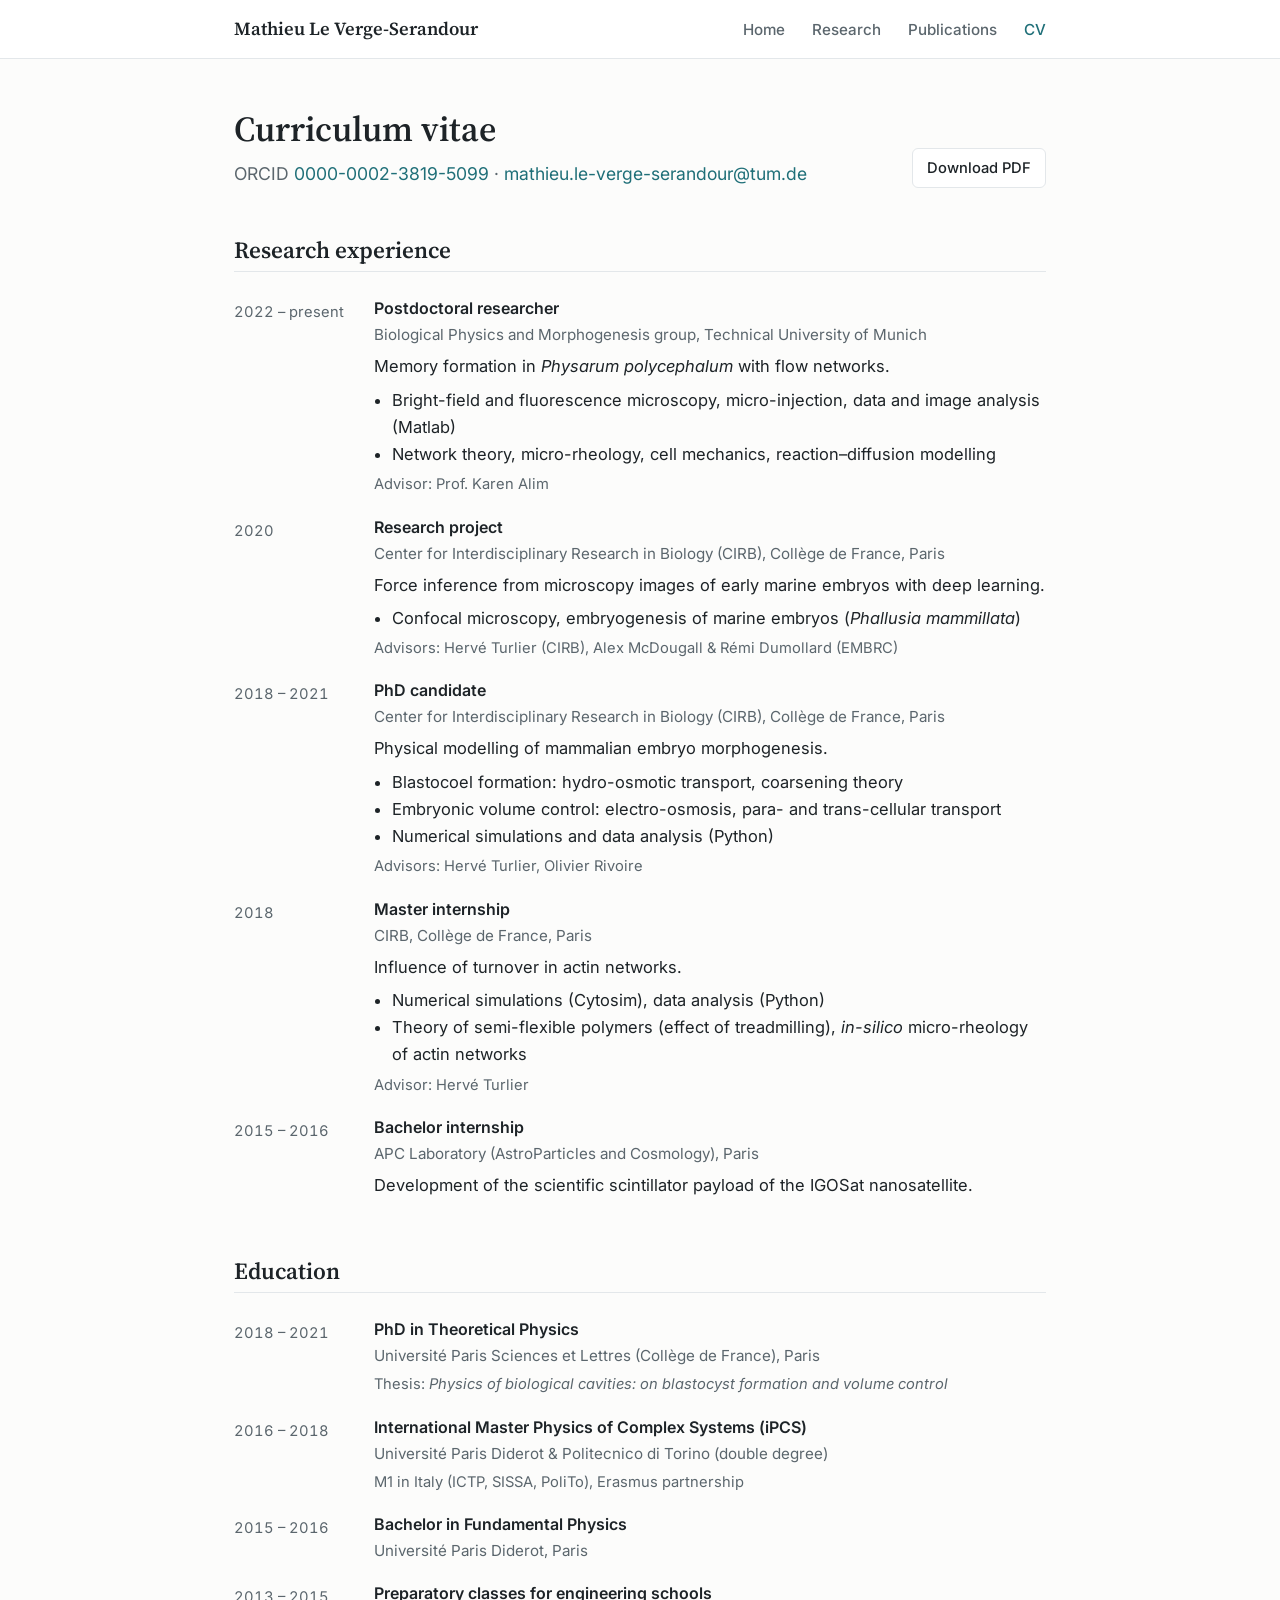
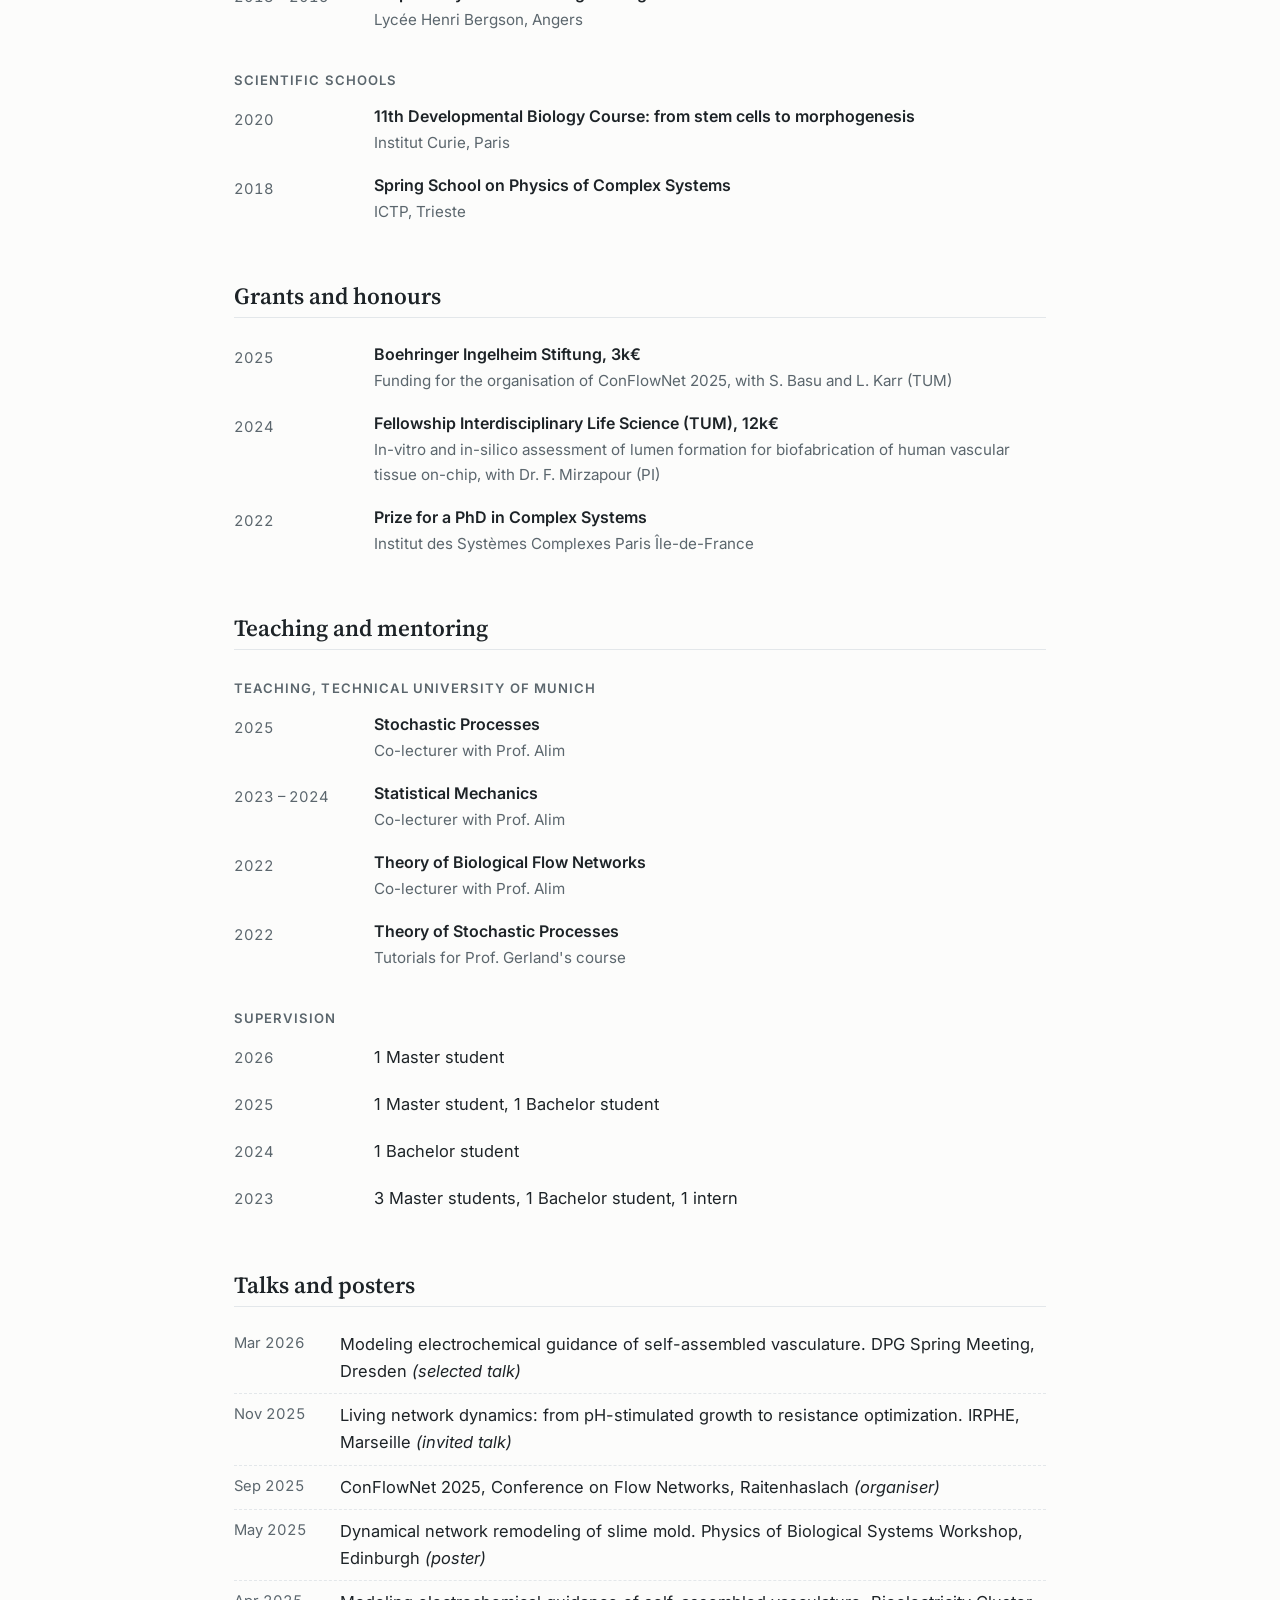
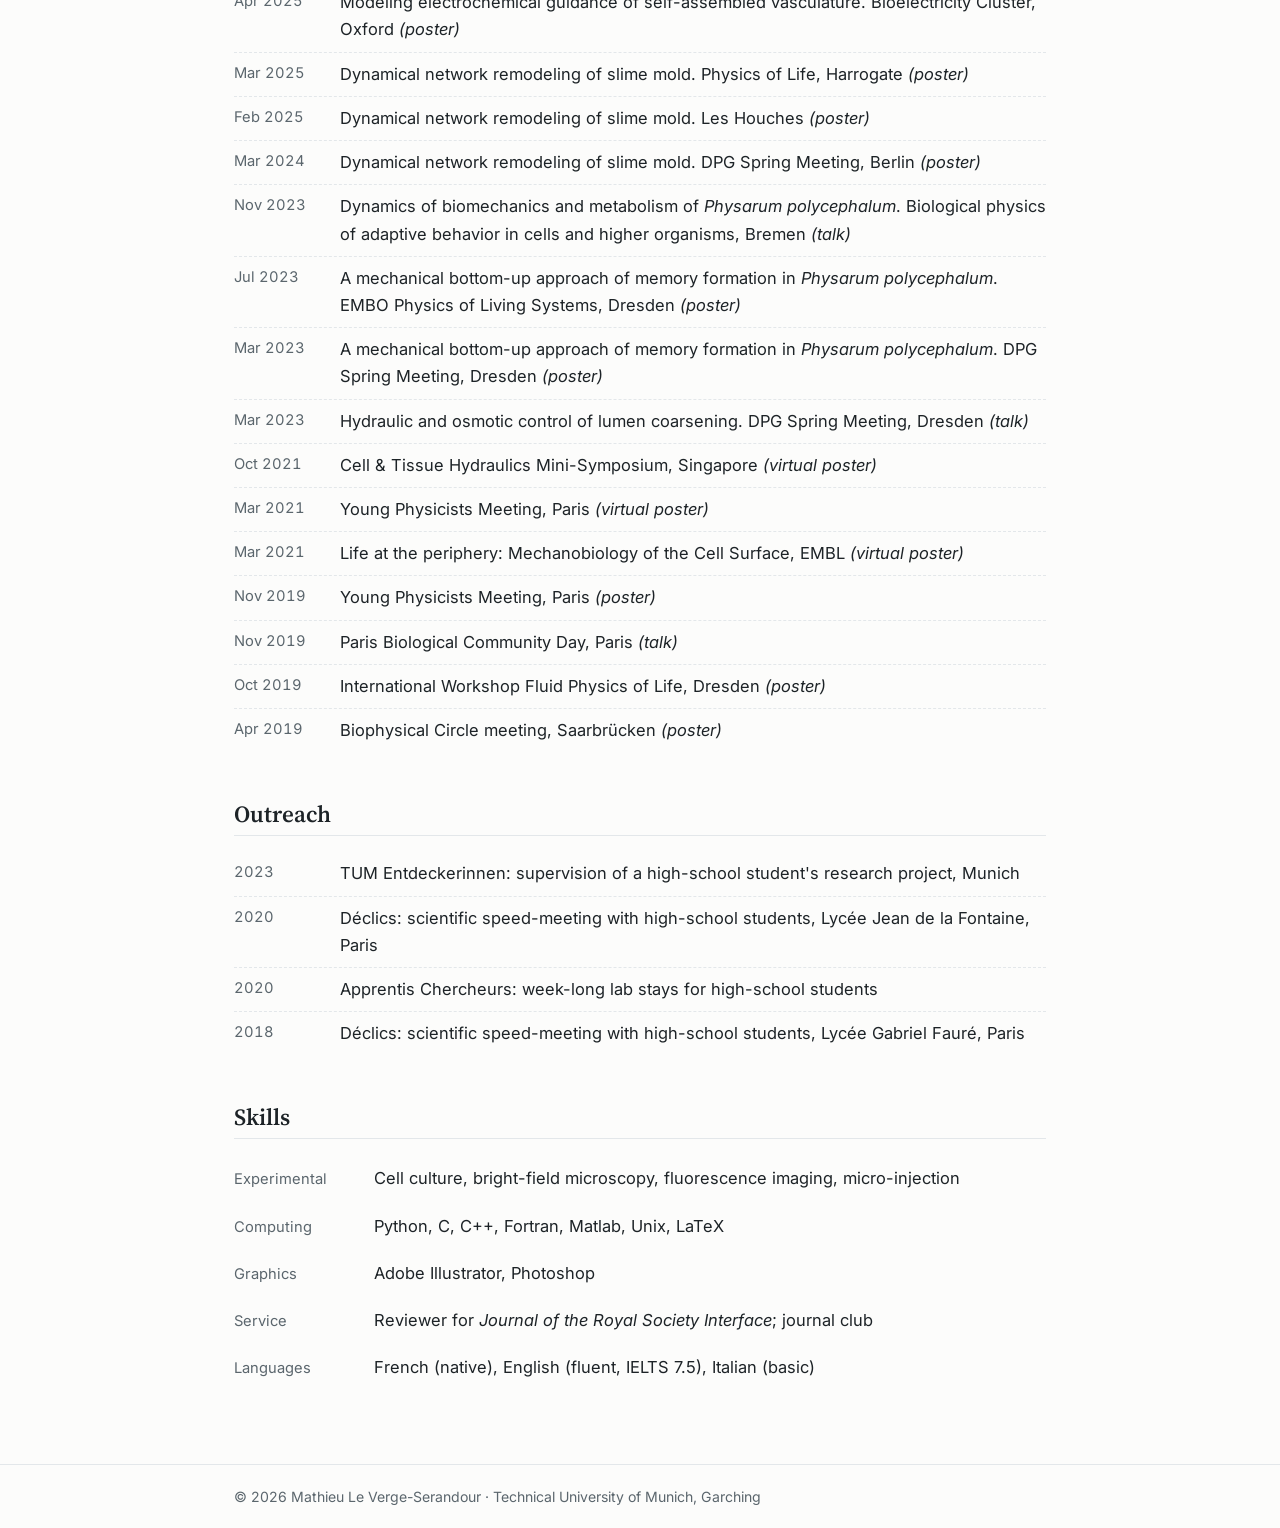
==== cv.html @ 62debf0b "First commit" ====
<!DOCTYPE html>
<html lang="en">
<head>
  <meta charset="utf-8">
  <meta name="viewport" content="width=device-width, initial-scale=1">
  <title>CV · Mathieu Le Verge-Serandour</title>
  <link rel="stylesheet" href="style.css">
</head>
<body>
  <header class="site">
    <div class="inner">
      <a class="brand" href="index.html">Mathieu Le Verge-Serandour</a>
      <nav>
        <a href="index.html">Home</a>
        <a href="research.html">Research</a>
        <a href="publications.html">Publications</a>
        <a href="cv.html" class="active">CV</a>
      </nav>
    </div>
  </header>

  <main>
    <div class="cv-top">
      <div>
        <h1>Curriculum vitae</h1>
        <p class="lead" style="margin:0">ORCID <a href="https://orcid.org/0000-0002-3819-5099">0000-0002-3819-5099</a> · <a href="mailto:mathieu.le-verge-serandour@tum.de">mathieu.le-verge-serandour@tum.de</a></p>
      </div>
      <!-- Put your compiled CV next to this file as cv.pdf -->
      <a class="btn no-print" href="cv.pdf">Download PDF</a>
    </div>

    <h2>Research experience</h2>
    <div class="cv-entry">
      <div class="when">2022 – present</div>
      <div class="what">
        <h3>Postdoctoral researcher</h3>
        <div class="where">Biological Physics and Morphogenesis group, Technical University of Munich</div>
        <p style="margin:6px 0 0">Memory formation in <em>Physarum polycephalum</em> with flow networks.</p>
        <ul>
          <li>Bright-field and fluorescence microscopy, micro-injection, data and image analysis (Matlab)</li>
          <li>Network theory, micro-rheology, cell mechanics, reaction–diffusion modelling</li>
        </ul>
        <div class="note">Advisor: Prof. Karen Alim</div>
      </div>
    </div>
    <div class="cv-entry">
      <div class="when">2020</div>
      <div class="what">
        <h3>Research project</h3>
        <div class="where">Center for Interdisciplinary Research in Biology (CIRB), Collège de France, Paris</div>
        <p style="margin:6px 0 0">Force inference from microscopy images of early marine embryos with deep learning.</p>
        <ul><li>Confocal microscopy, embryogenesis of marine embryos (<em>Phallusia mammillata</em>)</li></ul>
        <div class="note">Advisors: Hervé Turlier (CIRB), Alex McDougall &amp; Rémi Dumollard (EMBRC)</div>
      </div>
    </div>
    <div class="cv-entry">
      <div class="when">2018 – 2021</div>
      <div class="what">
        <h3>PhD candidate</h3>
        <div class="where">Center for Interdisciplinary Research in Biology (CIRB), Collège de France, Paris</div>
        <p style="margin:6px 0 0">Physical modelling of mammalian embryo morphogenesis.</p>
        <ul>
          <li>Blastocoel formation: hydro-osmotic transport, coarsening theory</li>
          <li>Embryonic volume control: electro-osmosis, para- and trans-cellular transport</li>
          <li>Numerical simulations and data analysis (Python)</li>
        </ul>
        <div class="note">Advisors: Hervé Turlier, Olivier Rivoire</div>
      </div>
    </div>
    <div class="cv-entry">
      <div class="when">2018</div>
      <div class="what">
        <h3>Master internship</h3>
        <div class="where">CIRB, Collège de France, Paris</div>
        <p style="margin:6px 0 0">Influence of turnover in actin networks.</p>
        <ul>
          <li>Numerical simulations (Cytosim), data analysis (Python)</li>
          <li>Theory of semi-flexible polymers (effect of treadmilling), <em>in-silico</em> micro-rheology of actin networks</li>
        </ul>
        <div class="note">Advisor: Hervé Turlier</div>
      </div>
    </div>
    <div class="cv-entry">
      <div class="when">2015 – 2016</div>
      <div class="what">
        <h3>Bachelor internship</h3>
        <div class="where">APC Laboratory (AstroParticles and Cosmology), Paris</div>
        <p style="margin:6px 0 0">Development of the scientific scintillator payload of the IGOSat nanosatellite.</p>
      </div>
    </div>

    <h2>Education</h2>
    <div class="cv-entry">
      <div class="when">2018 – 2021</div>
      <div class="what"><h3>PhD in Theoretical Physics</h3>
        <div class="where">Université Paris Sciences et Lettres (Collège de France), Paris</div>
        <div class="note">Thesis: <em>Physics of biological cavities: on blastocyst formation and volume control</em></div></div>
    </div>
    <div class="cv-entry">
      <div class="when">2016 – 2018</div>
      <div class="what"><h3>International Master Physics of Complex Systems (iPCS)</h3>
        <div class="where">Université Paris Diderot &amp; Politecnico di Torino (double degree)</div>
        <div class="note">M1 in Italy (ICTP, SISSA, PoliTo), Erasmus partnership</div></div>
    </div>
    <div class="cv-entry">
      <div class="when">2015 – 2016</div>
      <div class="what"><h3>Bachelor in Fundamental Physics</h3>
        <div class="where">Université Paris Diderot, Paris</div></div>
    </div>
    <div class="cv-entry">
      <div class="when">2013 – 2015</div>
      <div class="what"><h3>Preparatory classes for engineering schools</h3>
        <div class="where">Lycée Henri Bergson, Angers</div></div>
    </div>
    <p class="subhead">Scientific schools</p>
    <div class="cv-entry">
      <div class="when">2020</div>
      <div class="what"><h3>11th Developmental Biology Course: from stem cells to morphogenesis</h3><div class="where">Institut Curie, Paris</div></div>
    </div>
    <div class="cv-entry">
      <div class="when">2018</div>
      <div class="what"><h3>Spring School on Physics of Complex Systems</h3><div class="where">ICTP, Trieste</div></div>
    </div>

    <h2>Grants and honours</h2>
    <div class="cv-entry">
      <div class="when">2025</div>
      <div class="what"><h3>Boehringer Ingelheim Stiftung, 3k€</h3>
        <div class="where">Funding for the organisation of ConFlowNet 2025, with S. Basu and L. Karr (TUM)</div></div>
    </div>
    <div class="cv-entry">
      <div class="when">2024</div>
      <div class="what"><h3>Fellowship Interdisciplinary Life Science (TUM), 12k€</h3>
        <div class="where">In-vitro and in-silico assessment of lumen formation for biofabrication of human vascular tissue on-chip, with Dr. F. Mirzapour (PI)</div></div>
    </div>
    <div class="cv-entry">
      <div class="when">2022</div>
      <div class="what"><h3>Prize for a PhD in Complex Systems</h3>
        <div class="where">Institut des Systèmes Complexes Paris Île-de-France</div></div>
    </div>

    <h2>Teaching and mentoring</h2>
    <p class="subhead">Teaching, Technical University of Munich</p>
    <div class="cv-entry"><div class="when">2025</div><div class="what"><h3>Stochastic Processes</h3><div class="where">Co-lecturer with Prof. Alim</div></div></div>
    <div class="cv-entry"><div class="when">2023 – 2024</div><div class="what"><h3>Statistical Mechanics</h3><div class="where">Co-lecturer with Prof. Alim</div></div></div>
    <div class="cv-entry"><div class="when">2022</div><div class="what"><h3>Theory of Biological Flow Networks</h3><div class="where">Co-lecturer with Prof. Alim</div></div></div>
    <div class="cv-entry"><div class="when">2022</div><div class="what"><h3>Theory of Stochastic Processes</h3><div class="where">Tutorials for Prof. Gerland's course</div></div></div>
    <p class="subhead">Supervision</p>
    <div class="cv-entry"><div class="when">2026</div><div class="what">1 Master student</div></div>
    <div class="cv-entry"><div class="when">2025</div><div class="what">1 Master student, 1 Bachelor student</div></div>
    <div class="cv-entry"><div class="when">2024</div><div class="what">1 Bachelor student</div></div>
    <div class="cv-entry"><div class="when">2023</div><div class="what">3 Master students, 1 Bachelor student, 1 intern</div></div>

    <h2>Talks and posters</h2>
    <ul class="news">
      <li><span class="date">Mar 2026</span><span>Modeling electrochemical guidance of self-assembled vasculature. DPG Spring Meeting, Dresden <em>(selected talk)</em></span></li>
      <li><span class="date">Nov 2025</span><span>Living network dynamics: from pH-stimulated growth to resistance optimization. IRPHE, Marseille <em>(invited talk)</em></span></li>
      <li><span class="date">Sep 2025</span><span>ConFlowNet 2025, Conference on Flow Networks, Raitenhaslach <em>(organiser)</em></span></li>
      <li><span class="date">May 2025</span><span>Dynamical network remodeling of slime mold. Physics of Biological Systems Workshop, Edinburgh <em>(poster)</em></span></li>
      <li><span class="date">Apr 2025</span><span>Modeling electrochemical guidance of self-assembled vasculature. Bioelectricity Cluster, Oxford <em>(poster)</em></span></li>
      <li><span class="date">Mar 2025</span><span>Dynamical network remodeling of slime mold. Physics of Life, Harrogate <em>(poster)</em></span></li>
      <li><span class="date">Feb 2025</span><span>Dynamical network remodeling of slime mold. Les Houches <em>(poster)</em></span></li>
      <li><span class="date">Mar 2024</span><span>Dynamical network remodeling of slime mold. DPG Spring Meeting, Berlin <em>(poster)</em></span></li>
      <li><span class="date">Nov 2023</span><span>Dynamics of biomechanics and metabolism of <em>Physarum polycephalum</em>. Biological physics of adaptive behavior in cells and higher organisms, Bremen <em>(talk)</em></span></li>
      <li><span class="date">Jul 2023</span><span>A mechanical bottom-up approach of memory formation in <em>Physarum polycephalum</em>. EMBO Physics of Living Systems, Dresden <em>(poster)</em></span></li>
      <li><span class="date">Mar 2023</span><span>A mechanical bottom-up approach of memory formation in <em>Physarum polycephalum</em>. DPG Spring Meeting, Dresden <em>(poster)</em></span></li>
      <li><span class="date">Mar 2023</span><span>Hydraulic and osmotic control of lumen coarsening. DPG Spring Meeting, Dresden <em>(talk)</em></span></li>
      <li><span class="date">Oct 2021</span><span>Cell &amp; Tissue Hydraulics Mini-Symposium, Singapore <em>(virtual poster)</em></span></li>
      <li><span class="date">Mar 2021</span><span>Young Physicists Meeting, Paris <em>(virtual poster)</em></span></li>
      <li><span class="date">Mar 2021</span><span>Life at the periphery: Mechanobiology of the Cell Surface, EMBL <em>(virtual poster)</em></span></li>
      <li><span class="date">Nov 2019</span><span>Young Physicists Meeting, Paris <em>(poster)</em></span></li>
      <li><span class="date">Nov 2019</span><span>Paris Biological Community Day, Paris <em>(talk)</em></span></li>
      <li><span class="date">Oct 2019</span><span>International Workshop Fluid Physics of Life, Dresden <em>(poster)</em></span></li>
      <li><span class="date">Apr 2019</span><span>Biophysical Circle meeting, Saarbrücken <em>(poster)</em></span></li>
    </ul>

    <h2>Outreach</h2>
    <ul class="news">
      <li><span class="date">2023</span><span>TUM Entdeckerinnen: supervision of a high-school student's research project, Munich</span></li>
      <li><span class="date">2020</span><span>Déclics: scientific speed-meeting with high-school students, Lycée Jean de la Fontaine, Paris</span></li>
      <li><span class="date">2020</span><span>Apprentis Chercheurs: week-long lab stays for high-school students</span></li>
      <li><span class="date">2018</span><span>Déclics: scientific speed-meeting with high-school students, Lycée Gabriel Fauré, Paris</span></li>
    </ul>

    <h2>Skills</h2>
    <div class="cv-entry"><div class="when">Experimental</div><div class="what">Cell culture, bright-field microscopy, fluorescence imaging, micro-injection</div></div>
    <div class="cv-entry"><div class="when">Computing</div><div class="what">Python, C, C++, Fortran, Matlab, Unix, LaTeX</div></div>
    <div class="cv-entry"><div class="when">Graphics</div><div class="what">Adobe Illustrator, Photoshop</div></div>
    <div class="cv-entry"><div class="when">Service</div><div class="what">Reviewer for <em>Journal of the Royal Society Interface</em>; journal club</div></div>
    <div class="cv-entry"><div class="when">Languages</div><div class="what">French (native), English (fluent, IELTS 7.5), Italian (basic)</div></div>
  </main>

  <footer>
    <div class="inner">© 2026 Mathieu Le Verge-Serandour · Technical University of Munich, Garching</div>
  </footer>
</body>
</html>
---- style.css ----
@import url('https://fonts.googleapis.com/css2?family=Source+Serif+4:opsz,wght@8..60,400;8..60,600&family=Inter:wght@400;500;600&display=swap');

:root {
  --ink: #1d2327;
  --muted: #5b666d;
  --line: #e3e7ea;
  --bg: #fcfcfb;
  --accent: #1f6f78;
  --accent-soft: #e8f2f3;
  --max: 860px;
}

* { box-sizing: border-box; }

html { scroll-behavior: smooth; }

body {
  margin: 0;
  font-family: 'Inter', system-ui, -apple-system, sans-serif;
  font-size: 16.5px;
  line-height: 1.65;
  color: var(--ink);
  background: var(--bg);
}

a { color: var(--accent); text-decoration: none; }
a:hover { text-decoration: underline; }

/* ---------- Header / nav ---------- */
header.site {
  border-bottom: 1px solid var(--line);
  background: #fff;
  position: sticky;
  top: 0;
  z-index: 10;
}
header.site .inner {
  max-width: var(--max);
  margin: 0 auto;
  padding: 14px 24px;
  display: flex;
  align-items: center;
  justify-content: space-between;
  gap: 16px;
  flex-wrap: wrap;
}
.brand {
  font-family: 'Source Serif 4', Georgia, serif;
  font-weight: 600;
  font-size: 1.15rem;
  color: var(--ink);
}
.brand:hover { text-decoration: none; }
nav a {
  color: var(--muted);
  margin-left: 22px;
  font-size: 0.95rem;
  font-weight: 500;
}
nav a:first-child { margin-left: 0; }
nav a:hover { color: var(--ink); text-decoration: none; }
nav a.active { color: var(--accent); }

/* ---------- Layout ---------- */
main {
  max-width: var(--max);
  margin: 0 auto;
  padding: 48px 24px 72px;
}

h1, h2, h3 {
  font-family: 'Source Serif 4', Georgia, serif;
  font-weight: 600;
  line-height: 1.25;
}
h1 { font-size: 2.2rem; margin: 0 0 8px; }
h2 {
  font-size: 1.45rem;
  margin: 48px 0 16px;
  padding-bottom: 6px;
  border-bottom: 1px solid var(--line);
}
h3 { font-size: 1.12rem; margin: 0 0 4px; }

.lead { font-size: 1.1rem; color: var(--muted); margin-top: 0; }

/* ---------- Home ---------- */
.hero {
  display: grid;
  grid-template-columns: 180px 1fr;
  gap: 36px;
  align-items: start;
}
.portrait {
  width: 180px;
  height: 180px;
  border-radius: 50%;
  object-fit: cover;
  background: var(--accent-soft);
  display: flex;
  align-items: center;
  justify-content: center;
  font-family: 'Source Serif 4', Georgia, serif;
  font-size: 3rem;
  color: var(--accent);
}
.affil { color: var(--muted); margin: 0 0 18px; }
.links { display: flex; flex-wrap: wrap; gap: 10px; margin-top: 20px; }
.btn {
  display: inline-block;
  padding: 7px 14px;
  border: 1px solid var(--line);
  border-radius: 6px;
  font-size: 0.92rem;
  font-weight: 500;
  color: var(--ink);
  background: #fff;
}
.btn:hover { border-color: var(--accent); color: var(--accent); text-decoration: none; }

.cards {
  display: grid;
  grid-template-columns: repeat(auto-fit, minmax(230px, 1fr));
  gap: 16px;
}
.card {
  border: 1px solid var(--line);
  border-radius: 10px;
  padding: 18px 20px;
  background: #fff;
}
.card p { margin: 6px 0 0; color: var(--muted); font-size: 0.95rem; }

.news { list-style: none; padding: 0; margin: 0; }
.news li {
  display: grid;
  grid-template-columns: 90px 1fr;
  gap: 16px;
  padding: 8px 0;
  border-bottom: 1px dashed var(--line);
}
.news li:last-child { border-bottom: none; }
.date { color: var(--muted); font-size: 0.92rem; font-variant-numeric: tabular-nums; }

/* ---------- Research ---------- */
.topic {
  display: grid;
  grid-template-columns: 6px 1fr;
  gap: 20px;
  margin-bottom: 36px;
}
.topic .bar { background: var(--accent); border-radius: 3px; opacity: 0.75; }
.topic p { margin: 8px 0; }
.keywords { display: flex; flex-wrap: wrap; gap: 6px; margin-top: 10px; }
.tag {
  font-size: 0.8rem;
  background: var(--accent-soft);
  color: var(--accent);
  padding: 2px 10px;
  border-radius: 999px;
}
.related { font-size: 0.92rem; color: var(--muted); }

/* ---------- Publications ---------- */
.pubs { list-style: none; padding: 0; margin: 0; counter-reset: pub; }
.pubs li {
  padding: 14px 0;
  border-bottom: 1px solid var(--line);
}
.pubs li:last-child { border-bottom: none; }
.pub-title { font-weight: 600; display: block; }
.pub-authors { color: var(--muted); font-size: 0.95rem; }
.pub-authors strong { color: var(--ink); font-weight: 600; }
.pub-venue { font-style: italic; font-size: 0.95rem; }
.badge {
  display: inline-block;
  font-size: 0.72rem;
  font-weight: 600;
  text-transform: uppercase;
  letter-spacing: 0.04em;
  padding: 1px 8px;
  border-radius: 4px;
  margin-left: 6px;
  vertical-align: 2px;
  background: #f1efe8;
  color: #7a6a3a;
}

/* ---------- CV ---------- */
.cv-entry {
  display: grid;
  grid-template-columns: 120px 1fr;
  gap: 20px;
  padding: 10px 0;
}
.cv-entry .when { color: var(--muted); font-size: 0.92rem; font-variant-numeric: tabular-nums; padding-top: 2px; }
.cv-entry .what h3 { font-family: 'Inter', sans-serif; font-size: 1rem; }
.cv-entry .where { color: var(--muted); font-size: 0.95rem; }
.cv-entry ul { margin: 6px 0 0; padding-left: 18px; }
.cv-entry .note { font-size: 0.92rem; color: var(--muted); margin-top: 4px; }
.subhead {
  font-family: 'Inter', sans-serif;
  font-size: 0.82rem;
  text-transform: uppercase;
  letter-spacing: 0.08em;
  color: var(--muted);
  margin: 28px 0 4px;
  font-weight: 600;
}
.cv-top { display: flex; justify-content: space-between; align-items: end; flex-wrap: wrap; gap: 12px; }

/* ---------- Footer ---------- */
footer {
  border-top: 1px solid var(--line);
  color: var(--muted);
  font-size: 0.88rem;
}
footer .inner { max-width: var(--max); margin: 0 auto; padding: 20px 24px; }

/* ---------- Responsive ---------- */
@media (max-width: 640px) {
  body { font-size: 16px; }
  h1 { font-size: 1.8rem; }
  .hero { grid-template-columns: 1fr; gap: 20px; }
  .portrait { width: 130px; height: 130px; font-size: 2.2rem; }
  .cv-entry, .news li { grid-template-columns: 1fr; gap: 2px; }
  nav a { margin-left: 14px; }
}

@media print {
  header.site, footer, .no-print { display: none; }
  main { padding: 0; }
  body { background: #fff; }
}
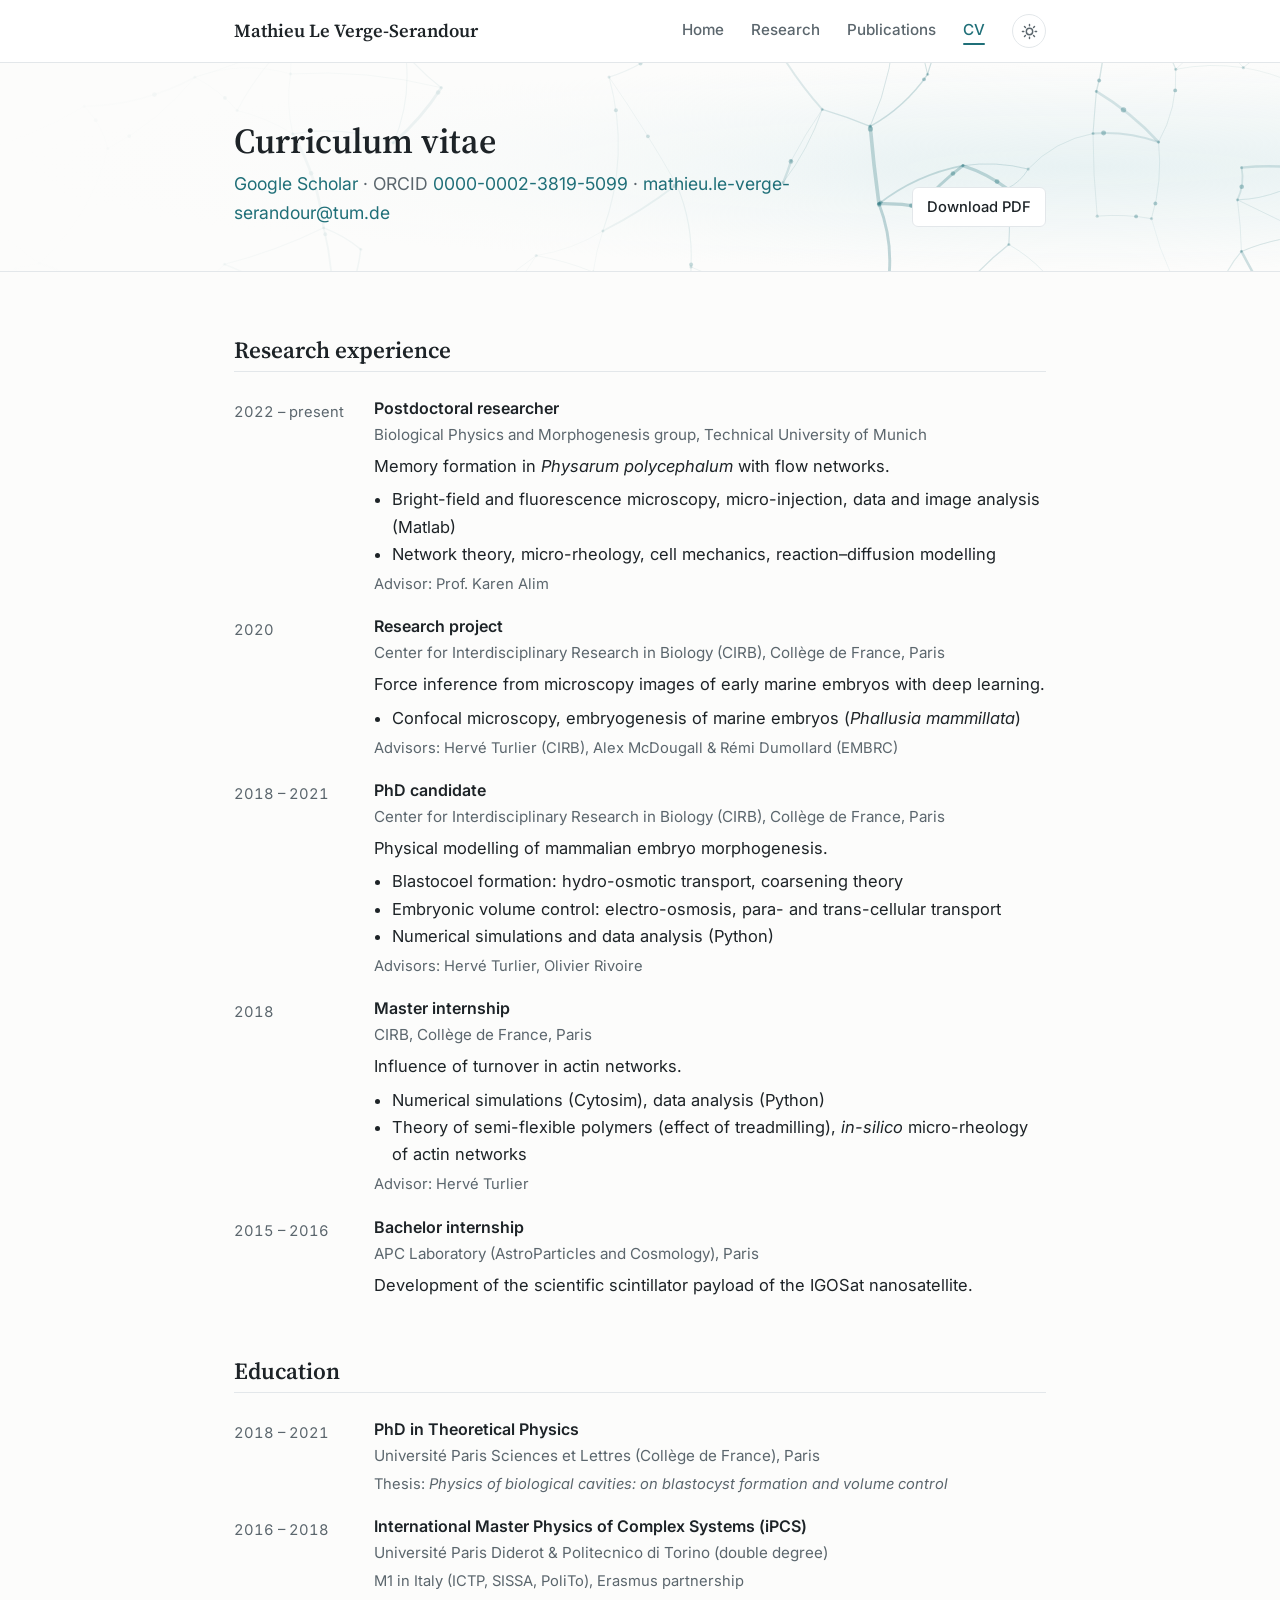
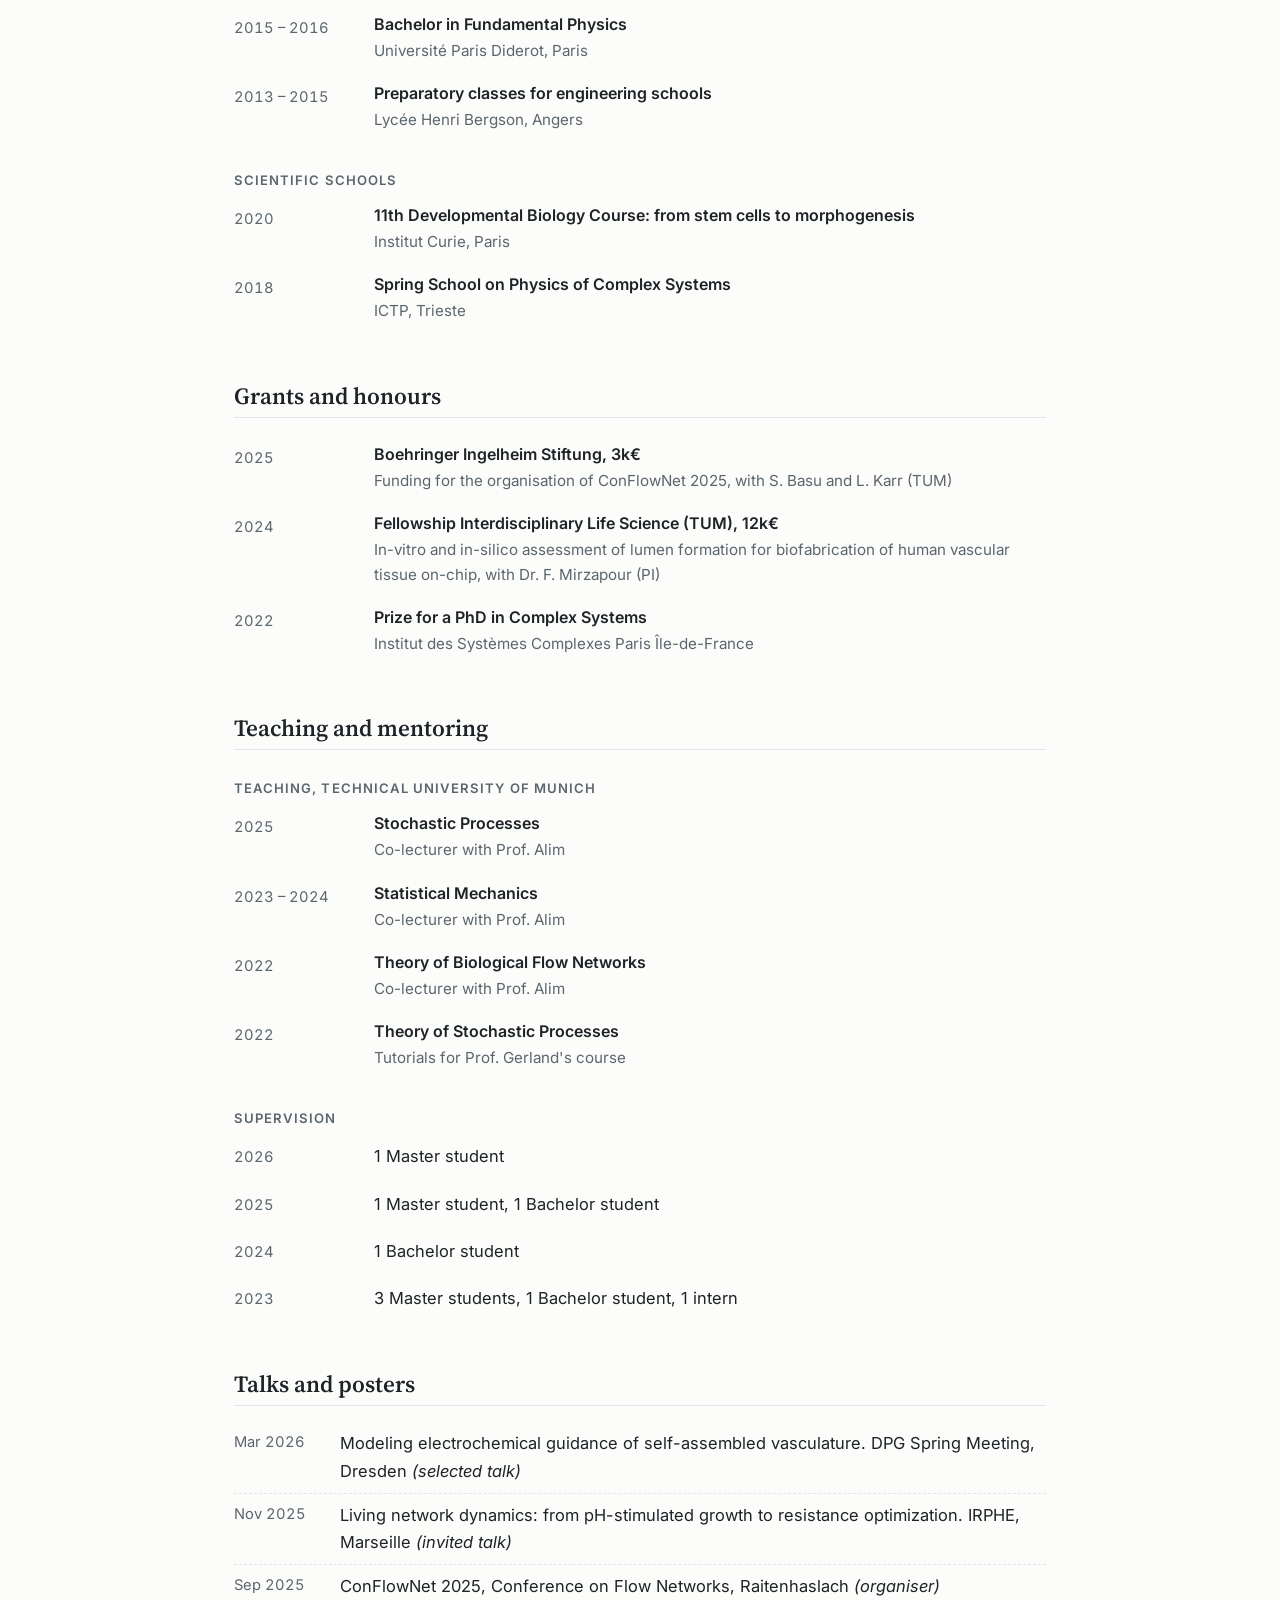
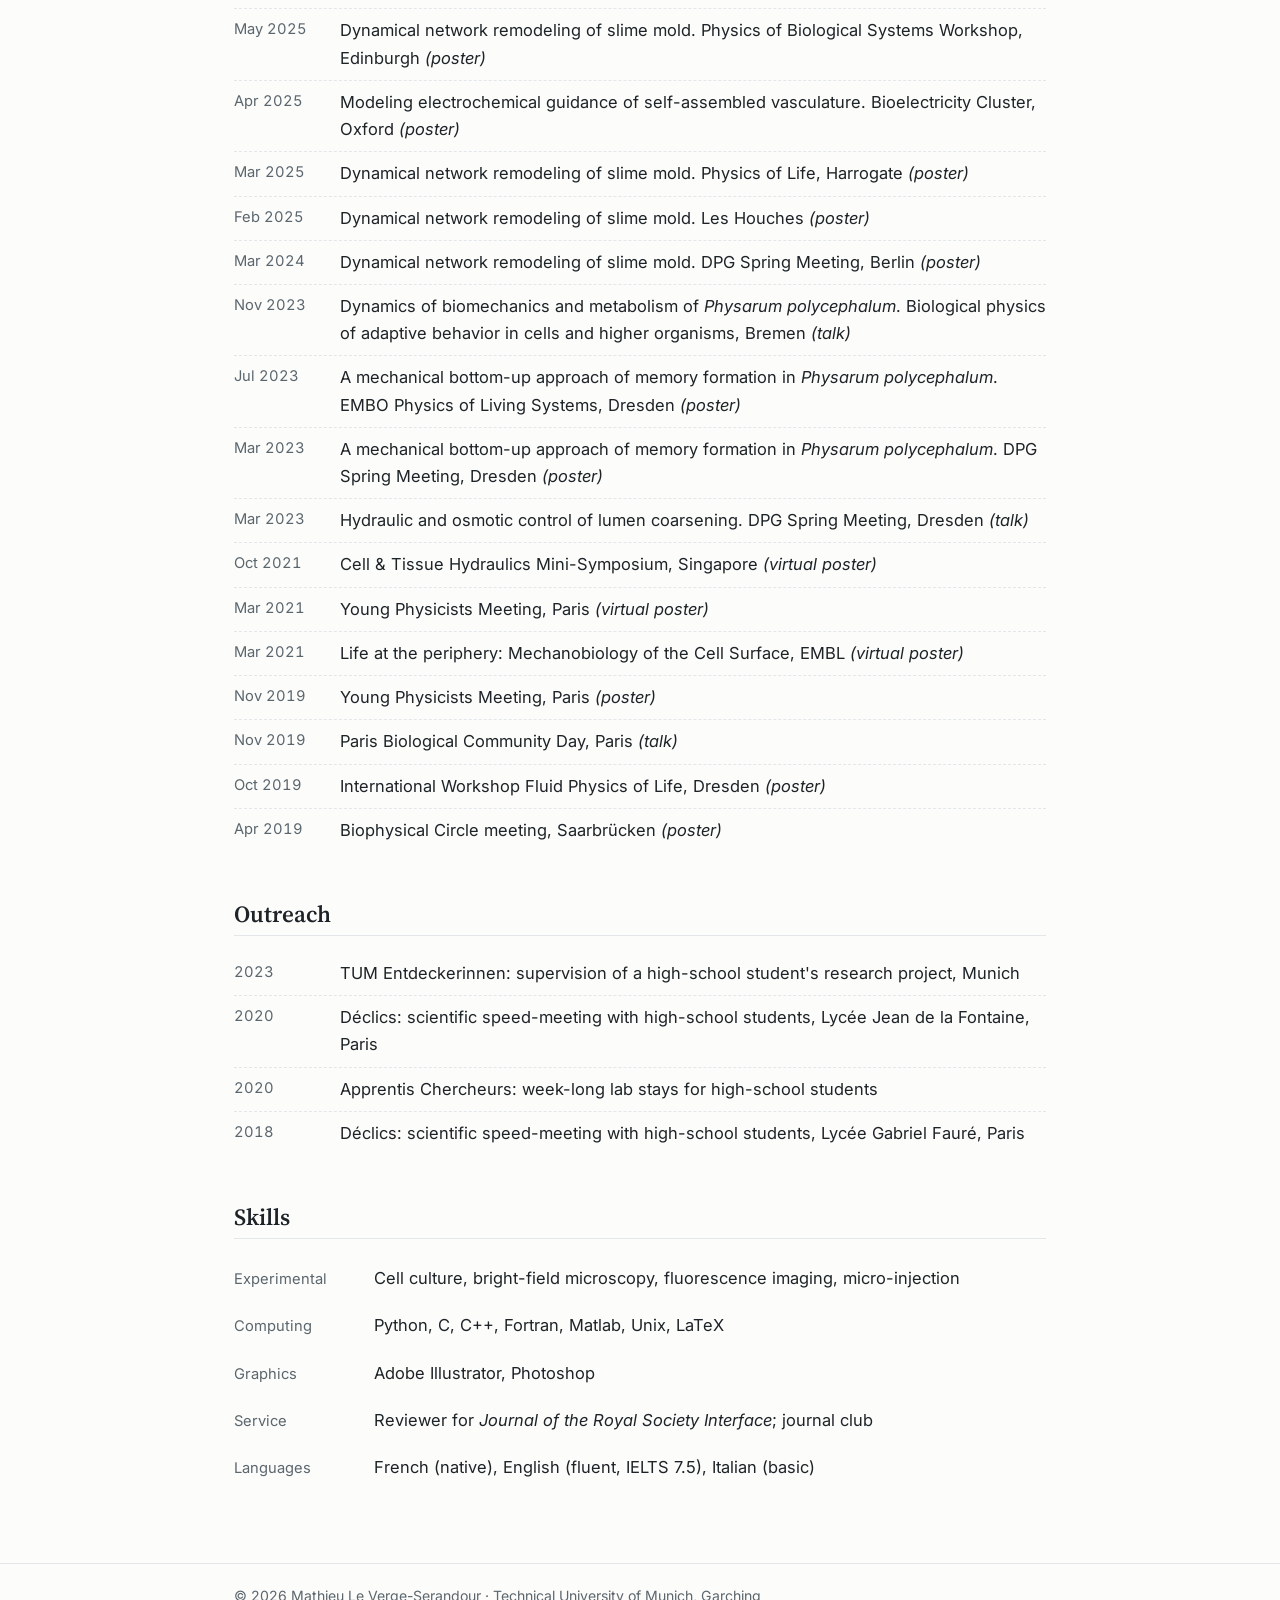
==== commit fd538544: "Update site with dark mode, links and animation" ====
--- a/cv.html
+++ b/cv.html
@@ -4,6 +4,7 @@
   <meta charset="utf-8">
   <meta name="viewport" content="width=device-width, initial-scale=1">
   <title>CV · Mathieu Le Verge-Serandour</title>
+  <script>try{var t=localStorage.getItem('theme');if(t)document.documentElement.setAttribute('data-theme',t);}catch(e){}</script>
   <link rel="stylesheet" href="style.css">
 </head>
 <body>
@@ -15,19 +16,29 @@
         <a href="research.html">Research</a>
         <a href="publications.html">Publications</a>
         <a href="cv.html" class="active">CV</a>
+        <button class="theme-toggle" type="button" aria-label="Toggle dark mode" title="Toggle dark mode">
+          <svg class="sun" viewBox="0 0 24 24" fill="none" stroke="currentColor" stroke-width="2" stroke-linecap="round"><circle cx="12" cy="12" r="4.5"/><path d="M12 2v2M12 20v2M4.9 4.9l1.4 1.4M17.7 17.7l1.4 1.4M2 12h2M20 12h2M4.9 19.1l1.4-1.4M17.7 6.3l1.4-1.4"/></svg>
+          <svg class="moon" viewBox="0 0 24 24" fill="none" stroke="currentColor" stroke-width="2" stroke-linecap="round" stroke-linejoin="round"><path d="M20 14.5A8.5 8.5 0 1 1 9.5 4a7 7 0 0 0 10.5 10.5z"/></svg>
+        </button>
       </nav>
     </div>
   </header>
 
+  <section class="band">
+    <canvas class="net" aria-hidden="true"></canvas>
+    <div class="band-inner short">
+      <div class="cv-top">
+        <div>
+          <h1>Curriculum vitae</h1>
+          <p class="lead" style="margin:0"><a href="https://scholar.google.com/citations?user=JHzy1YEAAAAJ">Google Scholar</a> · ORCID <a href="https://orcid.org/0000-0002-3819-5099">0000-0002-3819-5099</a> · <a href="mailto:mathieu.le-verge-serandour@tum.de">mathieu.le-verge-serandour@tum.de</a></p>
+        </div>
+        <!-- Put your compiled CV next to this file as cv.pdf -->
+        <a class="btn no-print" href="cv.pdf">Download PDF</a>
+      </div>
+    </div>
+  </section>
+
   <main>
-    <div class="cv-top">
-      <div>
-        <h1>Curriculum vitae</h1>
-        <p class="lead" style="margin:0">ORCID <a href="https://orcid.org/0000-0002-3819-5099">0000-0002-3819-5099</a> · <a href="mailto:mathieu.le-verge-serandour@tum.de">mathieu.le-verge-serandour@tum.de</a></p>
-      </div>
-      <!-- Put your compiled CV next to this file as cv.pdf -->
-      <a class="btn no-print" href="cv.pdf">Download PDF</a>
-    </div>
 
     <h2>Research experience</h2>
     <div class="cv-entry">
@@ -193,5 +204,6 @@
   <footer>
     <div class="inner">© 2026 Mathieu Le Verge-Serandour · Technical University of Munich, Garching</div>
   </footer>
+  <script src="site.js" defer></script>
 </body>
 </html>
--- a/style.css
+++ b/style.css
@@ -8,7 +8,40 @@
   --accent: #1f6f78;
   --accent-soft: #e8f2f3;
   --max: 860px;
-}
+  --surface: #ffffff;
+  --badge-bg: #f1efe8;
+  --badge-ink: #7a6a3a;
+  color-scheme: light dark;
+}
+
+/* Dark theme: follows the system unless the visitor picked a theme with the toggle */
+@media (prefers-color-scheme: dark) {
+  :root:not([data-theme="light"]) {
+    --ink: #e4e8ea;
+    --muted: #9aa5ab;
+    --line: #2c3439;
+    --bg: #14191c;
+    --surface: #1b2125;
+    --accent: #6cc3cc;
+    --accent-soft: #1f3337;
+    --badge-bg: #3a3424;
+    --badge-ink: #e0cf98;
+    color-scheme: dark;
+  }
+}
+:root[data-theme="dark"] {
+  --ink: #e4e8ea;
+  --muted: #9aa5ab;
+  --line: #2c3439;
+  --bg: #14191c;
+  --surface: #1b2125;
+  --accent: #6cc3cc;
+  --accent-soft: #1f3337;
+  --badge-bg: #3a3424;
+  --badge-ink: #e0cf98;
+  color-scheme: dark;
+}
+:root[data-theme="light"] { color-scheme: light; }
 
 * { box-sizing: border-box; }
 
@@ -29,7 +62,7 @@
 /* ---------- Header / nav ---------- */
 header.site {
   border-bottom: 1px solid var(--line);
-  background: #fff;
+  background: var(--surface);
   position: sticky;
   top: 0;
   z-index: 10;
@@ -114,7 +147,7 @@
   font-size: 0.92rem;
   font-weight: 500;
   color: var(--ink);
-  background: #fff;
+  background: var(--surface);
 }
 .btn:hover { border-color: var(--accent); color: var(--accent); text-decoration: none; }
 
@@ -127,7 +160,7 @@
   border: 1px solid var(--line);
   border-radius: 10px;
   padding: 18px 20px;
-  background: #fff;
+  background: var(--surface);
 }
 .card p { margin: 6px 0 0; color: var(--muted); font-size: 0.95rem; }
 
@@ -182,8 +215,8 @@
   border-radius: 4px;
   margin-left: 6px;
   vertical-align: 2px;
-  background: #f1efe8;
-  color: #7a6a3a;
+  background: var(--badge-bg);
+  color: var(--badge-ink);
 }
 
 /* ---------- CV ---------- */
@@ -232,3 +265,159 @@
   main { padding: 0; }
   body { background: #fff; }
 }
+
+/* =========================================================
+   Living network theme
+   ========================================================= */
+
+/* Animated band at the top of each page */
+.band {
+  position: relative;
+  overflow: hidden;
+  border-bottom: 1px solid var(--line);
+  background:
+    radial-gradient(ellipse at 85% 50%, var(--accent-soft), transparent 70%),
+    var(--bg);
+}
+.band canvas.net {
+  position: absolute;
+  inset: 0;
+  width: 100%;
+  height: 100%;
+  display: block;
+}
+/* fade the network out behind the text on the left */
+.band::after {
+  content: "";
+  position: absolute;
+  inset: 0;
+  pointer-events: none;
+  background: linear-gradient(90deg, var(--bg) 0%, color-mix(in srgb, var(--bg) 70%, transparent) 38%, transparent 70%);
+}
+.band-inner {
+  position: relative;
+  z-index: 1;
+  max-width: var(--max);
+  margin: 0 auto;
+  padding: 72px 24px 64px;
+}
+.band-inner.short { padding: 56px 24px 44px; }
+.band h1 { margin-bottom: 6px; }
+.band .lead { max-width: 560px; margin-bottom: 0; }
+.band + main { padding-top: 16px; }
+
+/* home hero inside the band */
+.band .hero { min-height: 300px; }
+.portrait { box-shadow: 0 0 0 6px color-mix(in srgb, var(--accent) 12%, transparent); }
+
+/* Entry animation for the band content */
+@keyframes rise {
+  from { opacity: 0; transform: translateY(14px); }
+  to   { opacity: 1; transform: none; }
+}
+.band-inner > * , .band .hero > * { animation: rise .8s cubic-bezier(.2,.7,.2,1) both; }
+.band .hero > :nth-child(2) { animation-delay: .12s; }
+.band-inner > :nth-child(2) { animation-delay: .1s; }
+.band-inner > :nth-child(3) { animation-delay: .2s; }
+
+/* Scroll reveal (classes added by site.js) */
+.reveal { opacity: 0; transform: translateY(16px); transition: opacity .7s ease, transform .7s cubic-bezier(.2,.7,.2,1); }
+.reveal.in { opacity: 1; transform: none; }
+
+/* Nav: sliding underline */
+nav a { position: relative; padding: 4px 0; }
+nav a::after {
+  content: "";
+  position: absolute;
+  left: 0; right: 0; bottom: -2px;
+  height: 2px;
+  border-radius: 2px;
+  background: var(--accent);
+  transform: scaleX(0);
+  transform-origin: left;
+  transition: transform .3s ease;
+}
+nav a:hover::after, nav a.active::after { transform: scaleX(1); }
+header.site { backdrop-filter: blur(8px); background: color-mix(in srgb, var(--surface) 85%, transparent); }
+
+/* Cards and buttons: gentle lift */
+.card, .btn { transition: transform .25s ease, box-shadow .25s ease, border-color .25s ease, color .25s ease; }
+.card:hover {
+  transform: translateY(-3px);
+  border-color: color-mix(in srgb, var(--accent) 45%, var(--line));
+  box-shadow: 0 10px 24px -14px color-mix(in srgb, var(--accent) 60%, transparent);
+}
+.btn:hover { transform: translateY(-1px); }
+
+/* Research topics: the side bar "fills" like a flowing tube */
+.topic .bar {
+  background: linear-gradient(180deg, var(--accent), transparent);
+  background-size: 100% 220%;
+  animation: flow 6s linear infinite;
+}
+@keyframes flow { from { background-position: 0 0; } to { background-position: 0 -220%; } }
+
+/* Publications: hover highlight */
+.pubs li { transition: background .2s ease, padding .2s ease; border-radius: 6px; }
+.pubs li:hover { background: color-mix(in srgb, var(--accent-soft) 60%, transparent); padding-left: 10px; }
+
+@media (max-width: 640px) {
+  .band-inner { padding: 48px 20px 40px; }
+  .band::after { background: color-mix(in srgb, var(--bg) 55%, transparent); }
+}
+
+@media (prefers-reduced-motion: reduce) {
+  *, *::before, *::after { animation: none !important; transition: none !important; }
+}
+
+@media print {
+  .band canvas, .band::after { display: none; }
+}
+
+/* Home hero: text runs wider, so keep the network further right */
+.band:has(.hero)::after {
+  background: linear-gradient(90deg, var(--bg) 0%, color-mix(in srgb, var(--bg) 82%, transparent) 55%, color-mix(in srgb, var(--bg) 35%, transparent) 78%, transparent 92%);
+}
+
+/* Theme toggle button */
+.theme-toggle {
+  margin-left: 22px;
+  width: 34px; height: 34px;
+  display: inline-grid; place-items: center;
+  border: 1px solid var(--line);
+  border-radius: 50%;
+  background: var(--surface);
+  color: var(--muted);
+  cursor: pointer;
+  vertical-align: middle;
+  transition: color .25s ease, border-color .25s ease, transform .4s cubic-bezier(.2,.7,.2,1);
+}
+.theme-toggle:hover { color: var(--accent); border-color: var(--accent); transform: rotate(-20deg); }
+.theme-toggle svg { width: 17px; height: 17px; }
+.theme-toggle .moon { display: none; }
+:root[data-theme="dark"] .theme-toggle .sun { display: none; }
+:root[data-theme="dark"] .theme-toggle .moon { display: block; }
+@media (prefers-color-scheme: dark) {
+  :root:not([data-theme="light"]) .theme-toggle .sun { display: none; }
+  :root:not([data-theme="light"]) .theme-toggle .moon { display: block; }
+}
+/* smooth colour change when toggling */
+body, header.site, .card, .btn, .band { transition: background-color .35s ease, color .35s ease, border-color .35s ease; }
+@media (max-width: 640px) { .theme-toggle { margin-left: 14px; width: 30px; height: 30px; } }
+
+/* Portrait photo sits on top of the initials when photo.jpg exists */
+.portrait { position: relative; overflow: hidden; }
+.portrait img { position: absolute; inset: 0; width: 100%; height: 100%; object-fit: cover; }
+
+/* Linked publication titles */
+a.pub-title { color: var(--ink); }
+a.pub-title:hover { color: var(--accent); text-decoration: none; }
+a.pub-title::after {
+  content: " \2197";
+  font-weight: 400;
+  color: var(--accent);
+  opacity: 0;
+  margin-left: 2px;
+  transition: opacity .2s ease;
+}
+a.pub-title:hover::after { opacity: 1; }
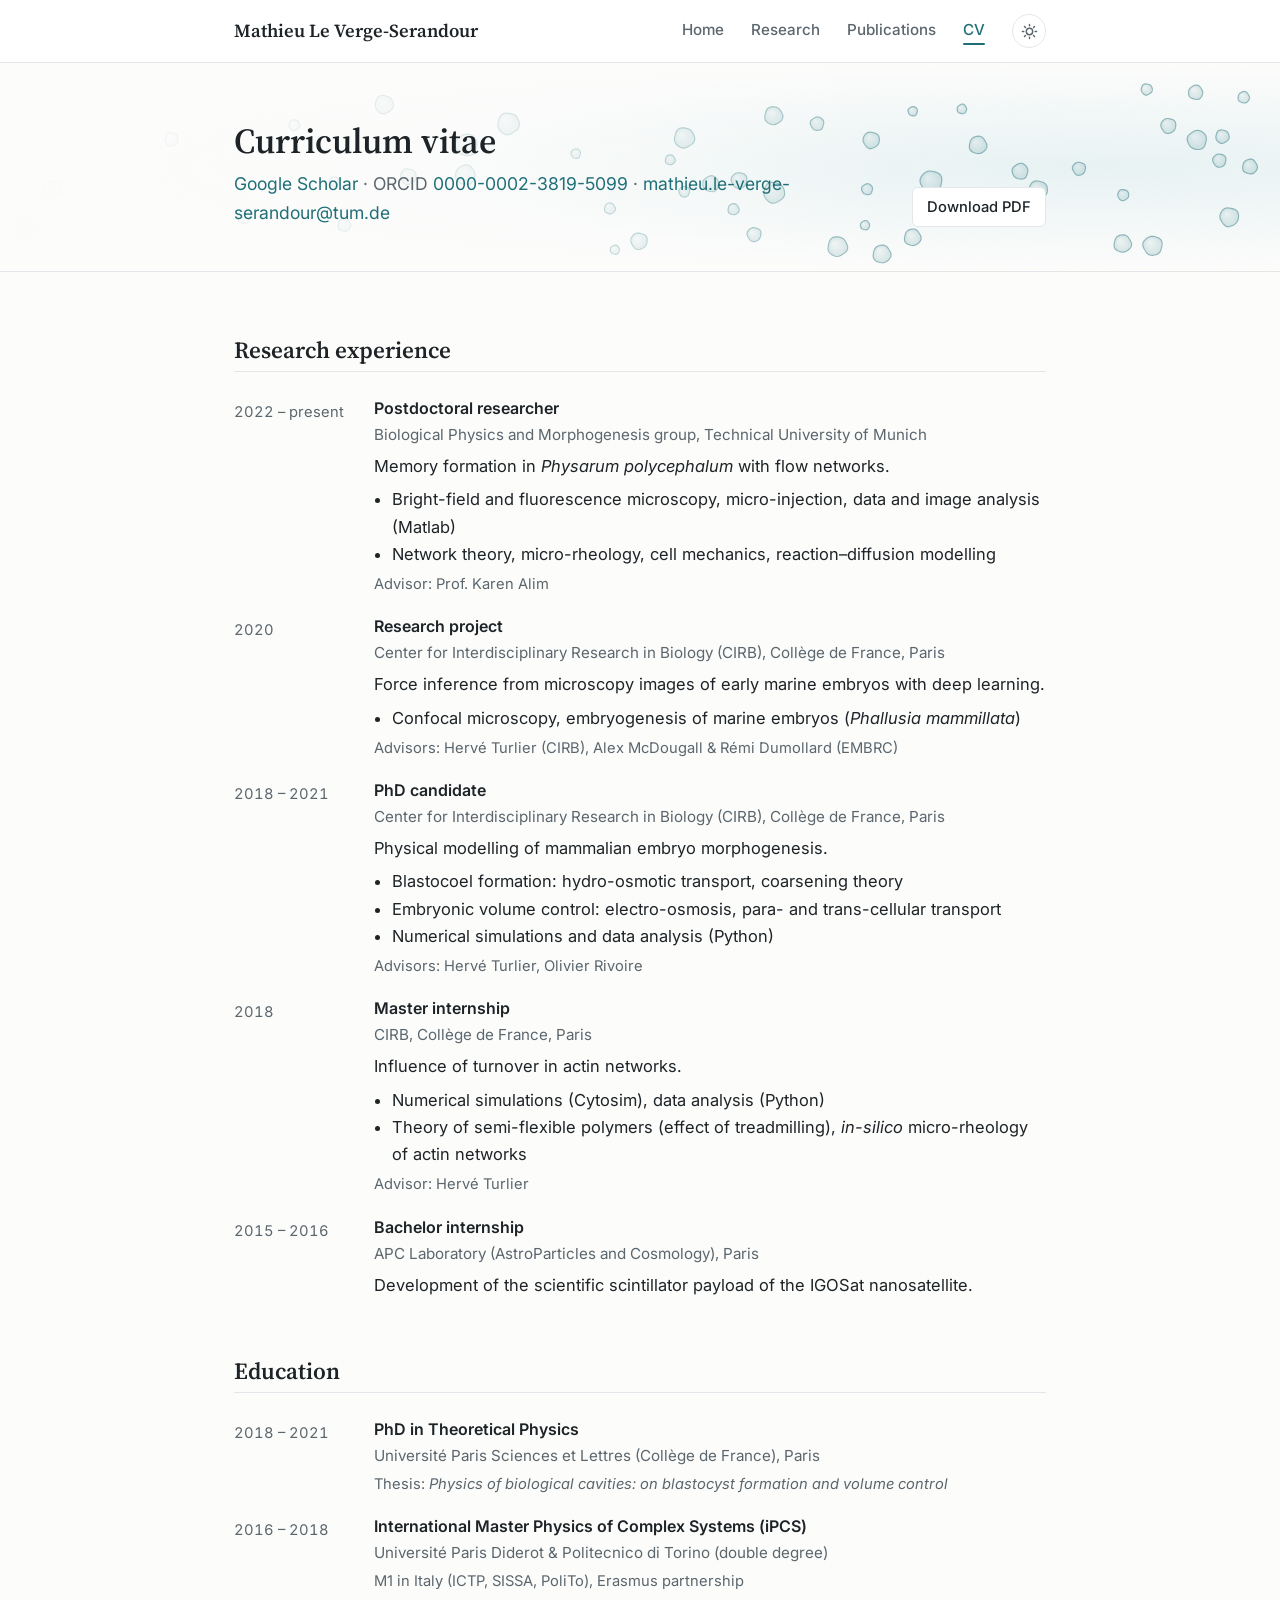
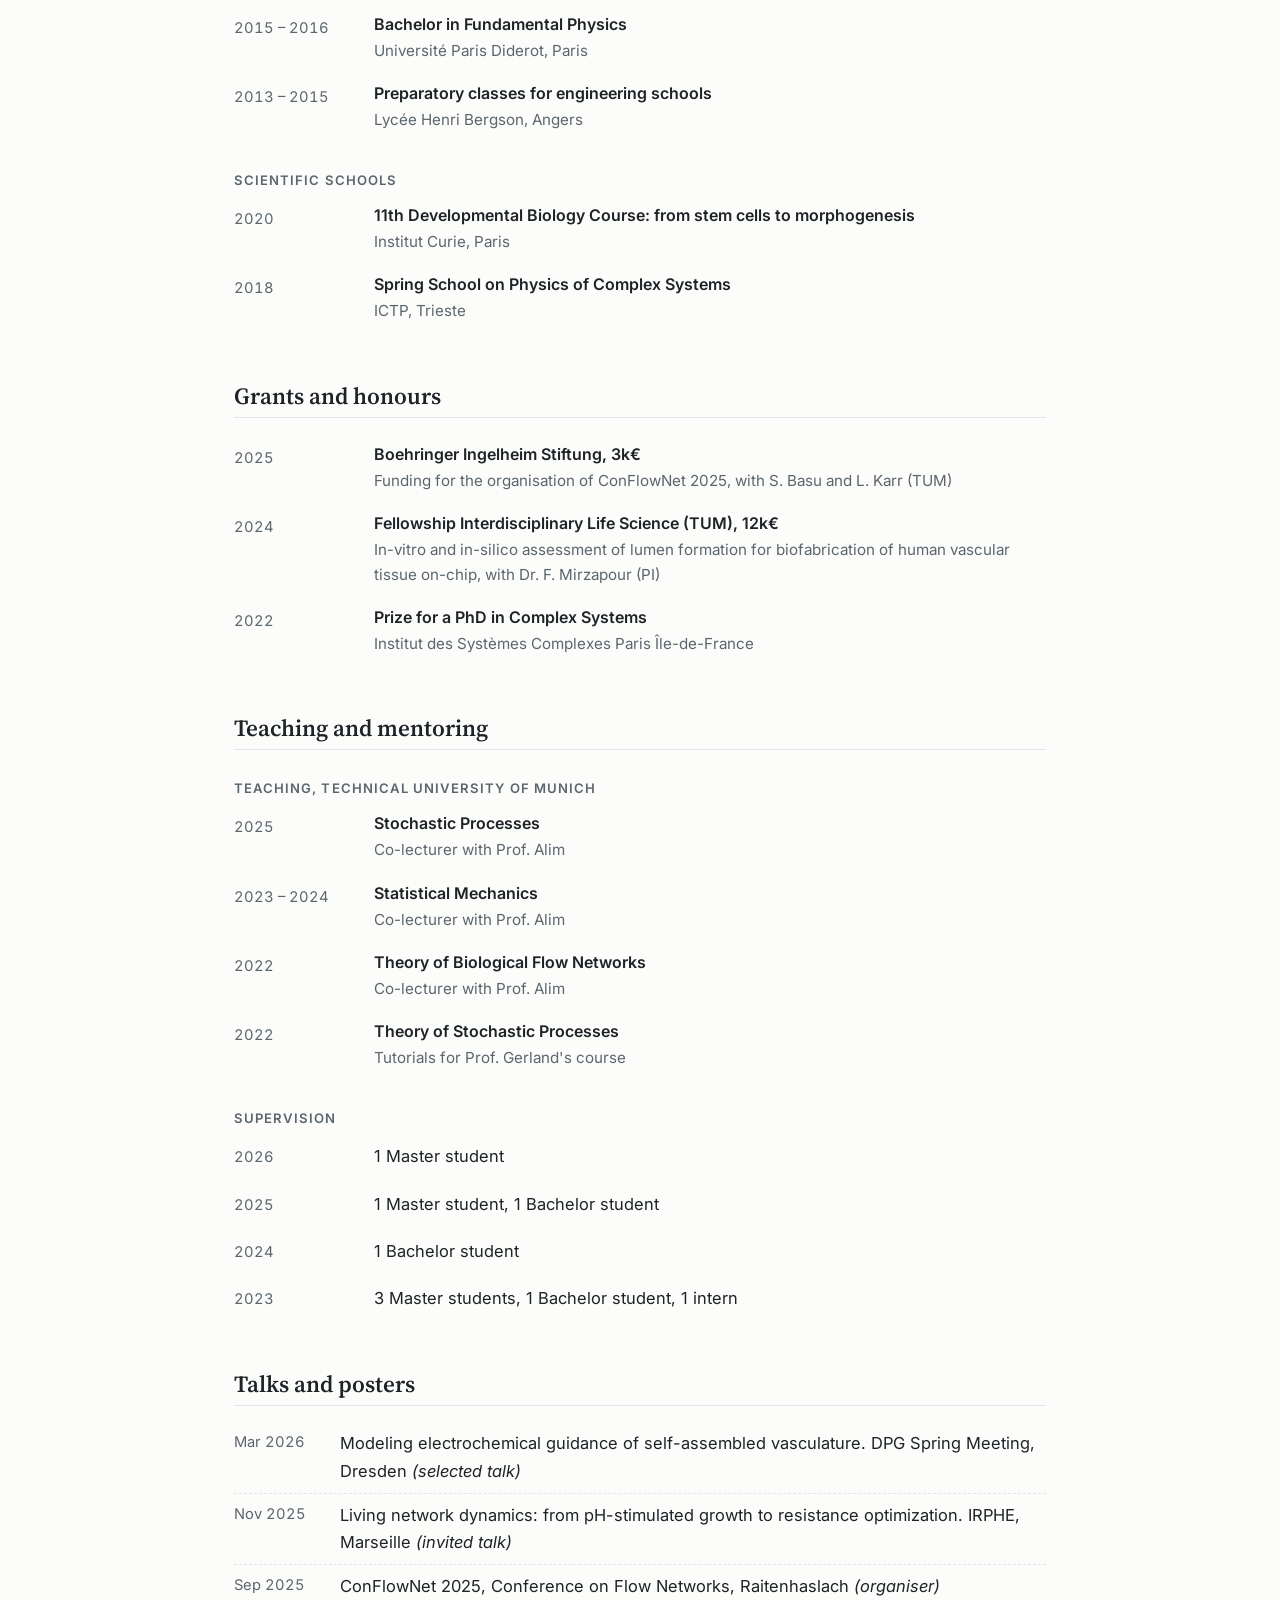
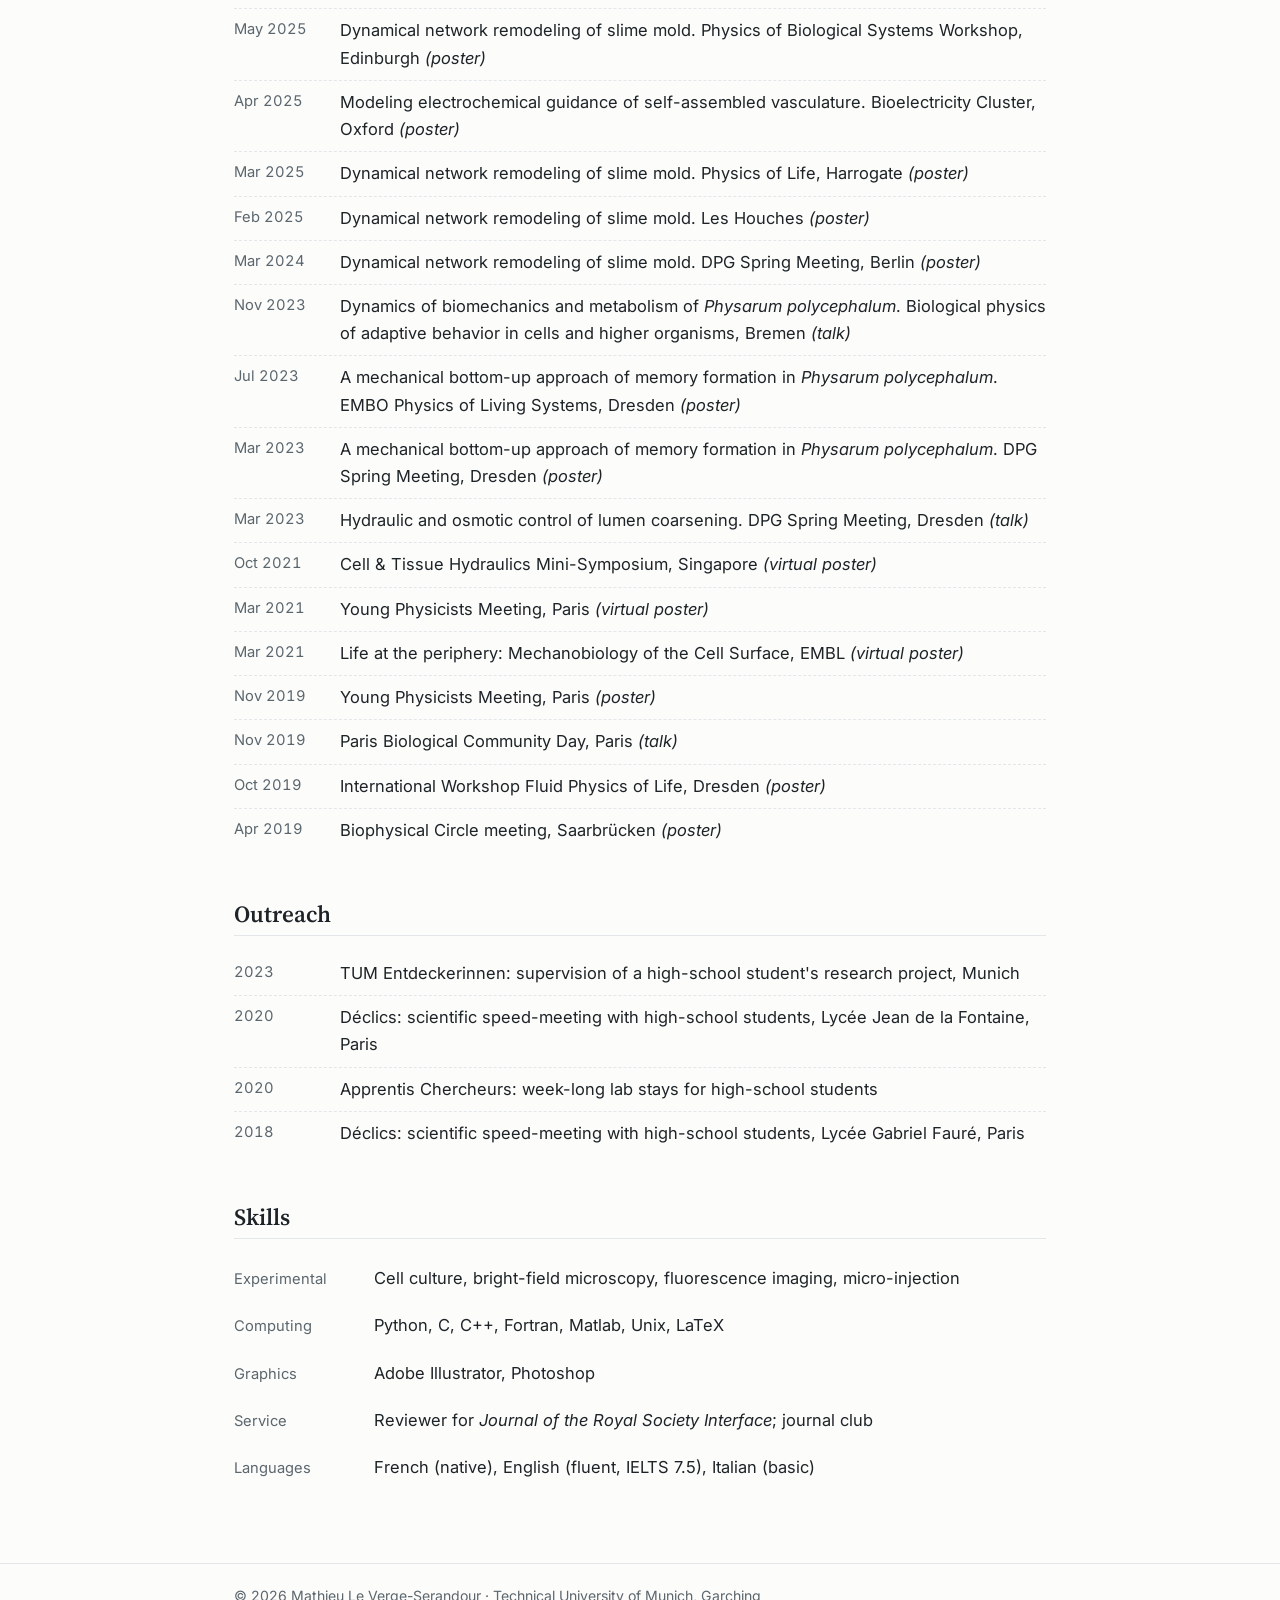
==== commit 403290c7: "Change details ; add droplet coarsening as background" ====
--- a/cv.html
+++ b/cv.html
@@ -25,7 +25,7 @@
   </header>
 
   <section class="band">
-    <canvas class="net" aria-hidden="true"></canvas>
+    <canvas class="net" data-anim="drops" aria-hidden="true"></canvas>
     <div class="band-inner short">
       <div class="cv-top">
         <div>
